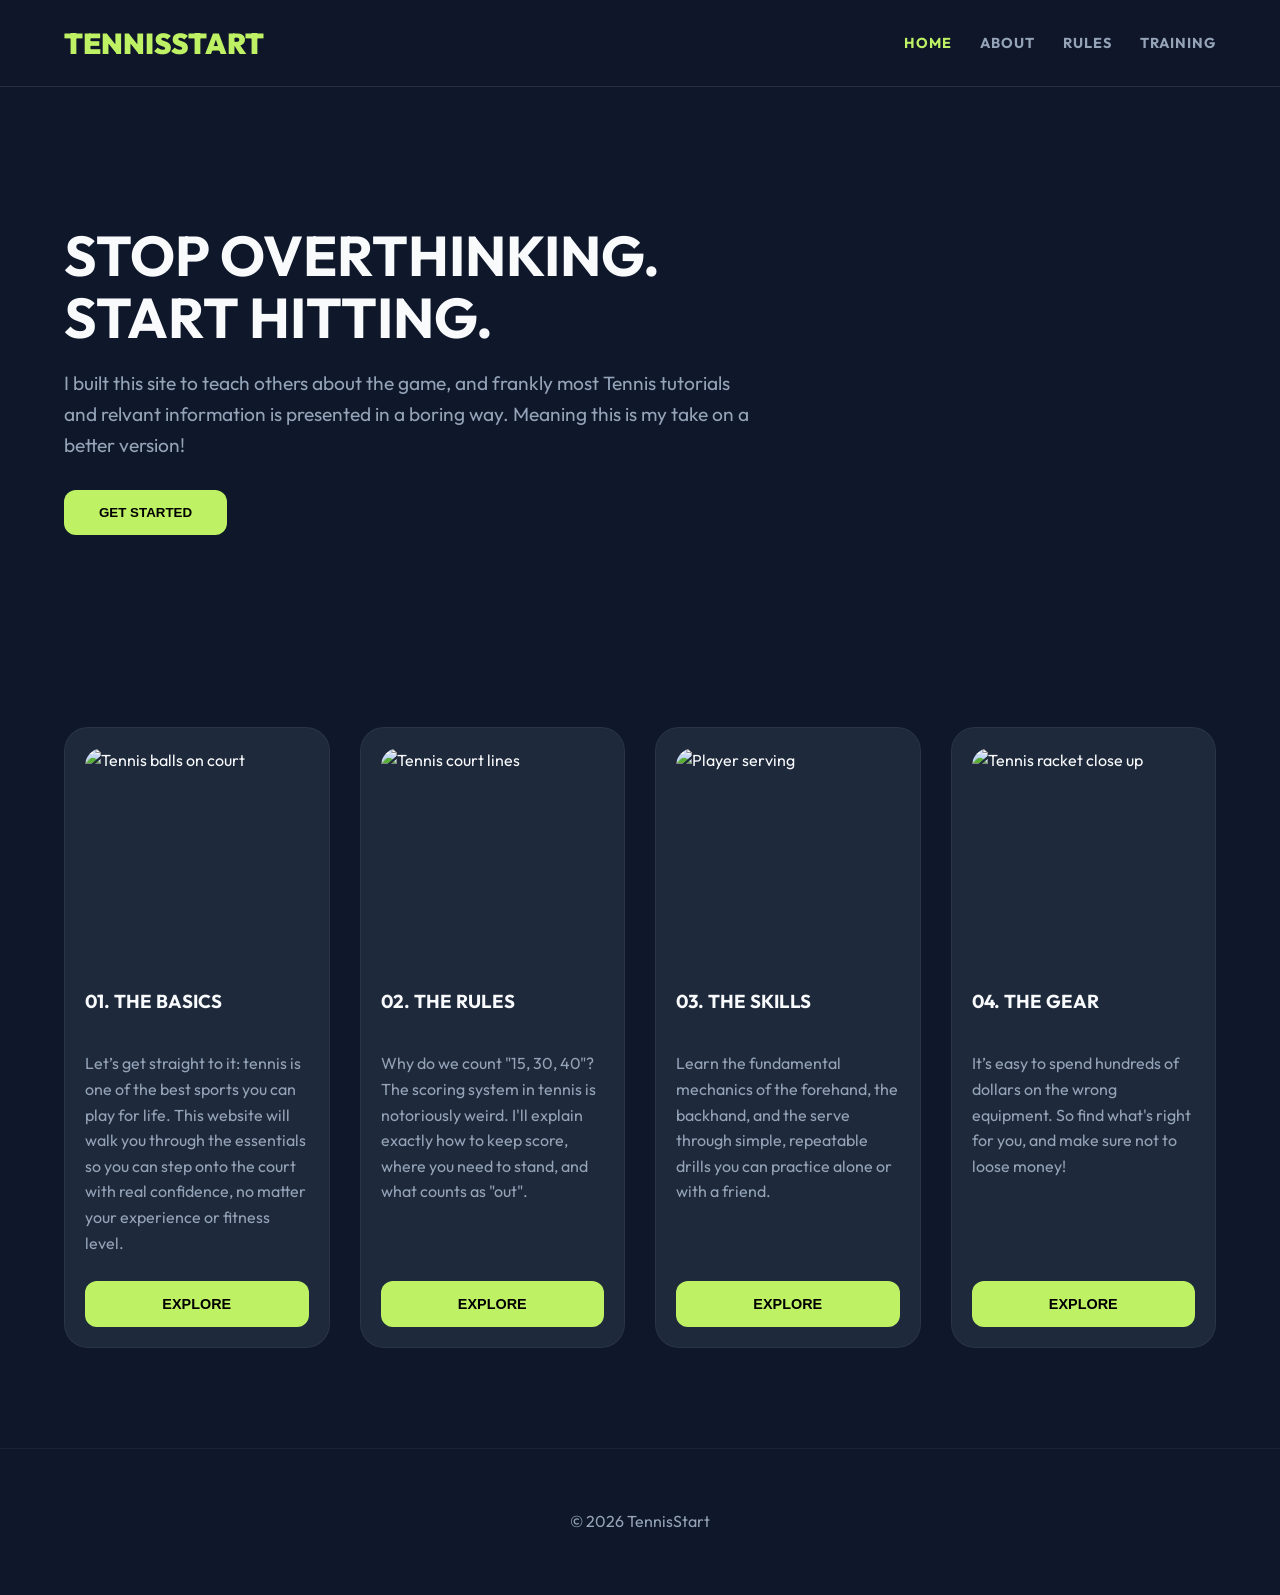
==== index.html @ 3552b899 "Add files via upload" ====
<!doctype html>
<html lang="en">
  <head>
    <meta charset="utf-8" />
    <meta name="viewport" content="width=device-width, initial-scale=1" />
    <title>TennisStart | Home</title>
    <link rel="stylesheet" href="style.css" />
  </head>
  <body>
    <header>
      <h1 class="logo">TENNISSTART</h1>
      <nav>
        <a href="index.html" class="active">Home</a>
        <a href="about.html">About</a>
        <a href="rules.html">Rules</a>
        <a href="training.html">Training</a>
      </nav>
    </header>

    <section class="hero">
      <div class="hero-text">
        <h2>Stop Overthinking.<br />Start Hitting.</h2>
        <p>
          I built this site to teach others about the game, and frankly most
          Tennis tutorials and relvant information is presented in a boring way.
          Meaning this is my take on a better version!
        </p>
        <a href="about.html"><button>Get Started</button></a>
      </div>
    </section>

    <section class="section light">
      <div class="cards">
        <div class="card">
          <img
            src="https://www.shutterstock.com/image-photo/back-basics-simplifying-business-procedures-600nw-2363218041.jpg"
            alt="Tennis balls on court"
          />
          <h3>01. THE BASICS</h3>
          <p>
            Let’s get straight to it: tennis is one of the best sports you can
            play for life. This website will walk you through the essentials so
            you can step onto the court with real confidence, no matter your
            experience or fitness level.
          </p>
          <a href="about.html"
            ><button style="width: 100%; font-size: 0.9rem">Explore</button></a
          >
        </div>
        <div class="card">
          <img
            src="https://i.ytimg.com/vi/TuM5Uh4ii3Q/maxresdefault.jpg"
            alt="Tennis court lines"
          />
          <h3>02. THE RULES</h3>
          <p>
            Why do we count "15, 30, 40"? The scoring system in tennis is
            notoriously weird. I'll explain exactly how to keep score, where you
            need to stand, and what counts as "out".
          </p>
          <a href="rules.html"
            ><button style="width: 100%; font-size: 0.9rem">Explore</button></a
          >
        </div>
        <div class="card">
          <img
            src="https://www.patcash.co.uk/wp-content/uploads/2018/02/Tennis-serve-stroke-technique-swing-John-Isner.jpg"
            alt="Player serving"
          />
          <h3>03. THE SKILLS</h3>
          <p>
            Learn the fundamental mechanics of the forehand, the backhand, and
            the serve through simple, repeatable drills you can practice alone
            or with a friend.
          </p>
          <a href="training.html"
            ><button style="width: 100%; font-size: 0.9rem">Explore</button></a
          >
        </div>
        <div class="card">
          <img
            src="https://images.unsplash.com/photo-1587683437362-da7775ffc532?q=80&w=2671&auto=format&fit=crop&ixlib=rb-4.1.0&ixid=M3wxMjA3fDB8MHxwaG90by1wYWdlfHx8fGVufDB8fHx8fA%3D%3D"
            alt="Tennis racket close up"
          />
          <h3>04. THE GEAR</h3>
          <p>
            It’s easy to spend hundreds of dollars on the wrong equipment. So
            find what's right for you, and make sure not to loose money!
          </p>
          <a href="about.html"
            ><button style="width: 100%; font-size: 0.9rem">Explore</button></a
          >
        </div>
      </div>
    </section>

    <footer>© 2026 TennisStart</footer>
  </body>
</html>
---- style.css ----
@import url("https://fonts.googleapis.com/css2?family=Outfit:wght@400;700;900&display=swap");
:root {
  --bg: #0f172a;
  --card-bg: #1e293b;
  --accent: #bef264;
  --text-main: #f8fafc;
  --text-dim: #94a3b8;
}
* {
  box-sizing: border-box;
  transition: all 0.3s ease;
}
body {
  margin: 0;
  font-family: "Outfit", sans-serif;
  background-color: var(--bg);
  color: var(--text-main);
  line-height: 1.6;
} /* HEADER */
header {
  background: rgba(15, 23, 42, 0.8);
  backdrop-filter: blur(10px);
  padding: 20px 5%;
  display: flex;
  justify-content: space-between;
  align-items: center;
  position: sticky;
  top: 0;
  z-index: 1000;
  border-bottom: 1px solid rgba(255, 255, 255, 0.1);
}
.logo {
  font-weight: 900;
  font-size: 1.8rem;
  color: var(--accent);
  margin: 0;
}
nav a {
  color: var(--text-dim);
  text-decoration: none;
  margin-left: 25px;
  font-weight: 700;
  text-transform: uppercase;
  font-size: 0.9rem;
  letter-spacing: 1px;
}
nav a:hover,
nav a.active {
  color: var(--accent);
} /* HERO */
.hero {
  height: 60vh;
  background:
    linear-gradient(rgba(15, 23, 42, 0.6), var(--bg)),
    url("https://images.pexels.com/photos/1432039/pexels-photo-1432039.jpeg")
      center/cover;
  display: flex;
  align-items: center;
  padding: 0 5%;
}
.hero-text {
  max-width: 700px;
}
.hero-text h2 {
  font-size: 3.5rem;
  line-height: 1.1;
  margin-bottom: 20px;
  text-transform: uppercase;
}
.hero-text p {
  font-size: 1.2rem;
  color: var(--text-dim);
  margin-bottom: 30px;
} /* BUTTONS */
button {
  padding: 15px 35px;
  border: none;
  border-radius: 12px;
  background: var(--accent);
  color: #000;
  font-weight: 900;
  cursor: pointer;
  text-transform: uppercase;
}
button:hover {
  transform: scale(1.05);
  box-shadow: 0 0 20px rgba(190, 242, 100, 0.4);
} /* SECTIONS */
.section {
  padding: 100px 5%;
}
.section h2 {
  text-align: center;
  font-size: 3rem;
  margin-bottom: 50px;
  text-transform: uppercase;
  color: var(--accent);
}
.light {
  background: var(--bg);
}
.dark {
  background: #0b1120;
} /* GRID SYSTEMS - Adjusted to fit 4 cards nicely */
.cards,
.info-cards {
  display: grid;
  grid-template-columns: repeat(auto-fit, minmax(250px, 1fr));
  gap: 30px;
}
.card {
  background: var(--card-bg);
  border-radius: 24px;
  padding: 20px;
  border: 1px solid rgba(255, 255, 255, 0.05);
  display: flex;
  flex-direction: column;
}
.card img {
  width: 100%;
  height: 200px;
  object-fit: cover;
  border-radius: 18px;
  margin-bottom: 20px;
}
.card p {
  color: var(--text-dim);
  margin-bottom: 25px;
  flex-grow: 1; /* Pushes the button to the bottom evenly */
}
.info-card {
  background: rgba(255, 255, 255, 0.03);
  padding: 40px;
  border-radius: 24px;
  border: 1px solid rgba(255, 255, 255, 0.1);
}
.info-card h3 {
  color: var(--accent);
  margin-top: 0;
  font-size: 1.5rem;
  text-transform: uppercase;
}
.info-card p {
  color: var(--text-dim);
  font-size: 1.05rem;
}
/* VIDEO CONTAINER (FIXED FOR IMAGE) */
.video-container {
  max-width: 900px;
  margin: 0 auto;
}

/* Thumbnail video style */
.video-thumb {
  position: relative;
  cursor: pointer;
  border-radius: 24px;
  overflow: hidden;
  box-shadow: 0 25px 50px -12px rgba(0, 0, 0, 0.5);
}

.video-thumb img {
  width: 100%;
  display: block;
}

/* Play button */
.play-button {
  position: absolute;
  top: 50%;
  left: 50%;
  transform: translate(-50%, -50%);
  width: 80px;
  height: 80px;
  background: rgba(0, 0, 0, 0.6);
  border-radius: 50%;
}

.play-button::after {
  content: "";
  position: absolute;
  left: 32px;
  top: 24px;
  border-style: solid;
  border-width: 16px 0 16px 26px;
  border-color: transparent transparent transparent white;
}

/* Hover effect */
.video-thumb:hover {
  transform: scale(1.03);
}

/* FOOTER */
footer {
  text-align: center;
  padding: 60px;
  color: var(--text-dim);
  border-top: 1px solid rgba(255, 255, 255, 0.05);
}
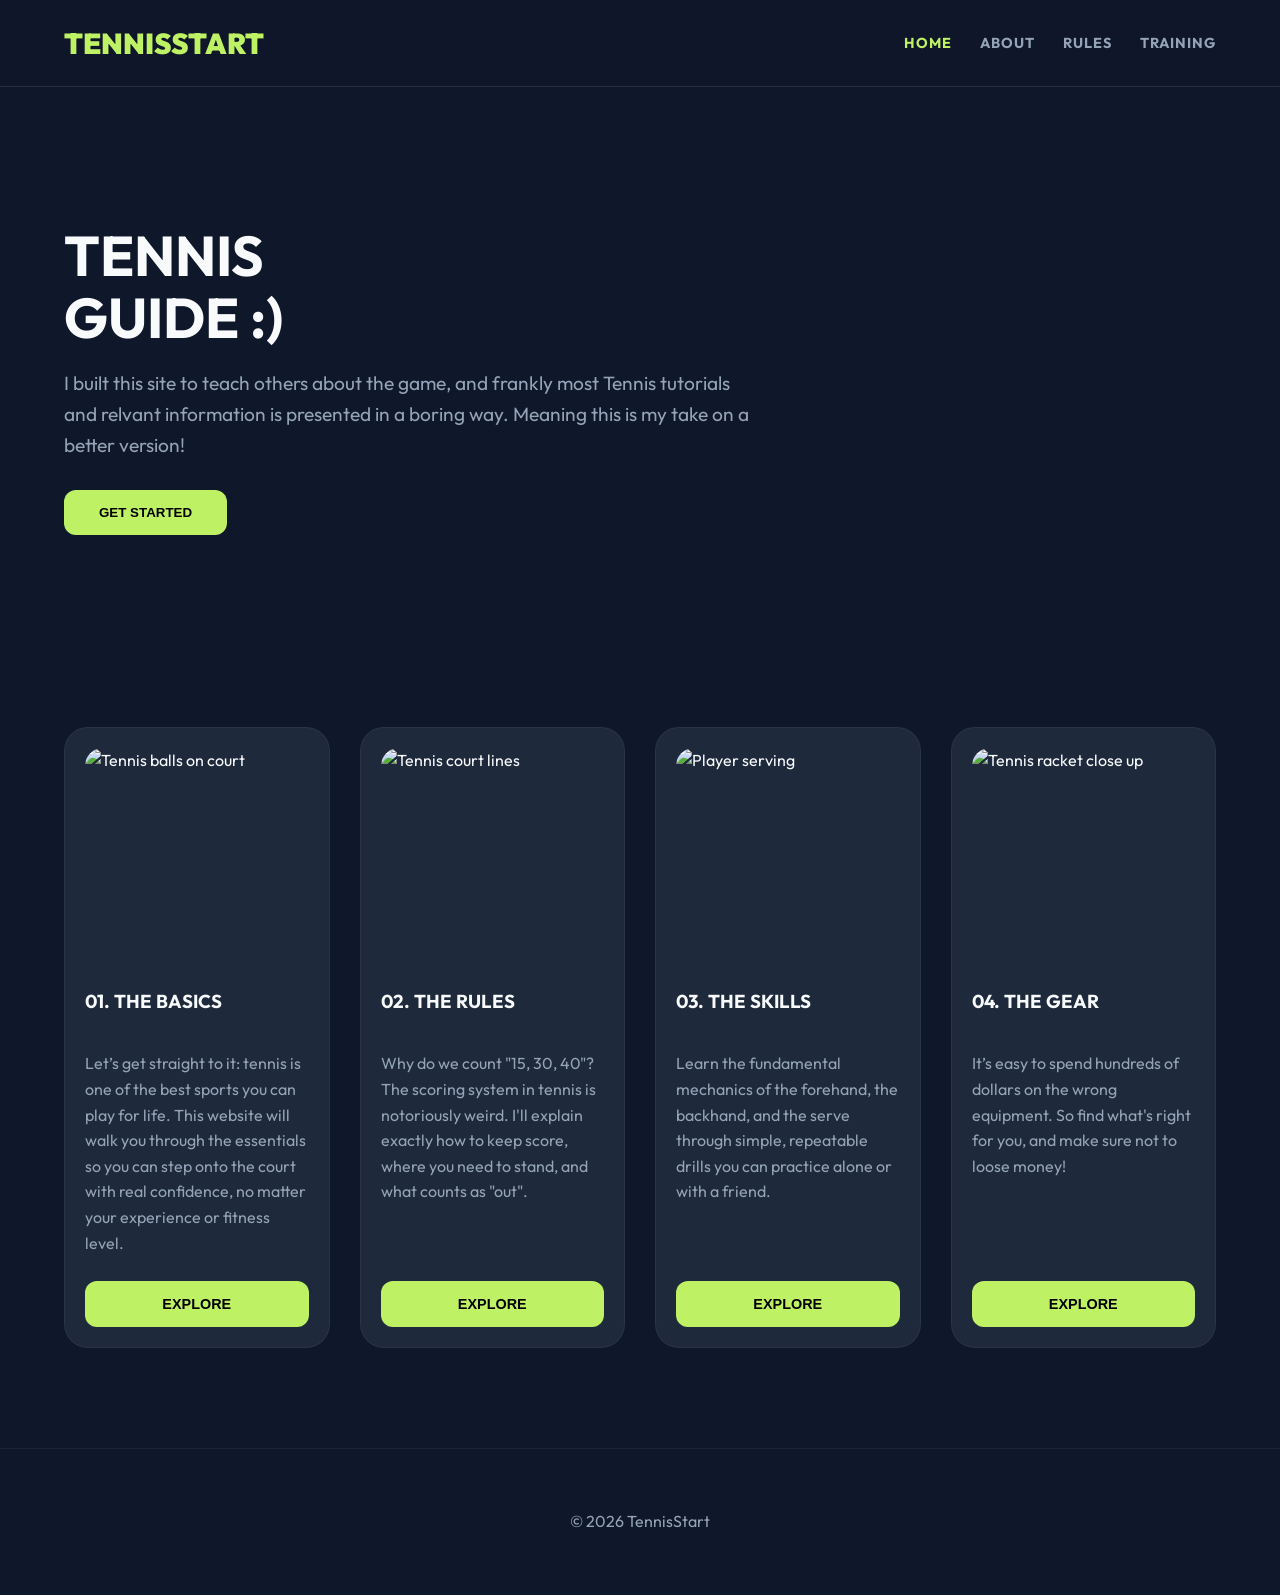
==== commit 73f1569d: "Update hero section heading in index.html" ====
--- a/index.html
+++ b/index.html
@@ -19,7 +19,7 @@
 
     <section class="hero">
       <div class="hero-text">
-        <h2>Stop Overthinking.<br />Start Hitting.</h2>
+        <h2>Tennis<br />Guide :)</h2>
         <p>
           I built this site to teach others about the game, and frankly most
           Tennis tutorials and relvant information is presented in a boring way.
